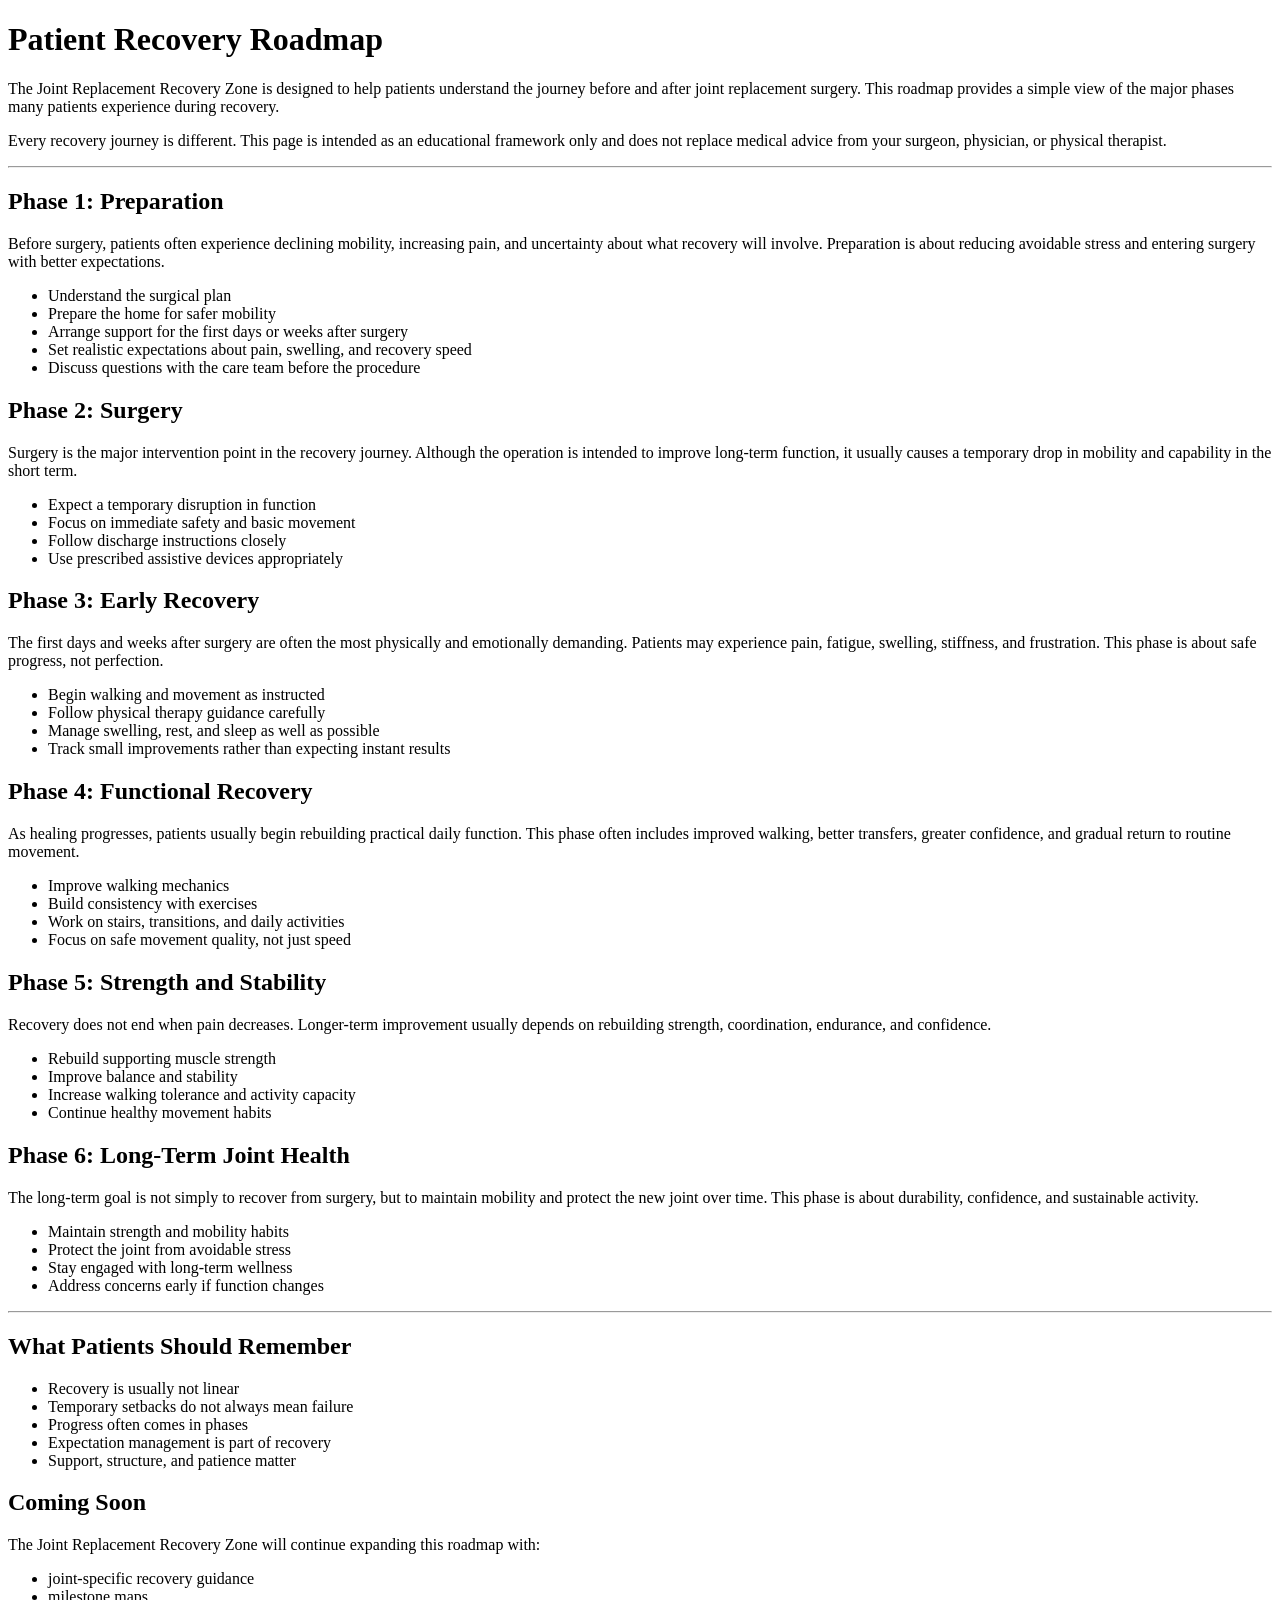
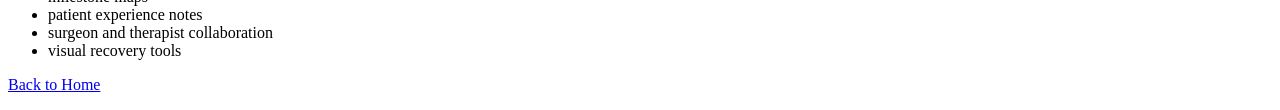
==== site/patient-roadmap.html @ 234bb3cd "Create patient-roadmap.html" ====
<!DOCTYPE html>
<html>
<head>
<title>Patient Recovery Roadmap</title>
<link rel="stylesheet" href="styles.css">
</head>
<body>

<h1>Patient Recovery Roadmap</h1>

<p>
The Joint Replacement Recovery Zone is designed to help patients understand the journey before and after joint replacement surgery.
This roadmap provides a simple view of the major phases many patients experience during recovery.
</p>

<p>
Every recovery journey is different. This page is intended as an educational framework only and does not replace medical advice from your surgeon, physician, or physical therapist.
</p>

<hr>

<h2>Phase 1: Preparation</h2>

<p>
Before surgery, patients often experience declining mobility, increasing pain, and uncertainty about what recovery will involve.
Preparation is about reducing avoidable stress and entering surgery with better expectations.
</p>

<ul>
<li>Understand the surgical plan</li>
<li>Prepare the home for safer mobility</li>
<li>Arrange support for the first days or weeks after surgery</li>
<li>Set realistic expectations about pain, swelling, and recovery speed</li>
<li>Discuss questions with the care team before the procedure</li>
</ul>

<h2>Phase 2: Surgery</h2>

<p>
Surgery is the major intervention point in the recovery journey.
Although the operation is intended to improve long-term function, it usually causes a temporary drop in mobility and capability in the short term.
</p>

<ul>
<li>Expect a temporary disruption in function</li>
<li>Focus on immediate safety and basic movement</li>
<li>Follow discharge instructions closely</li>
<li>Use prescribed assistive devices appropriately</li>
</ul>

<h2>Phase 3: Early Recovery</h2>

<p>
The first days and weeks after surgery are often the most physically and emotionally demanding.
Patients may experience pain, fatigue, swelling, stiffness, and frustration.
This phase is about safe progress, not perfection.
</p>

<ul>
<li>Begin walking and movement as instructed</li>
<li>Follow physical therapy guidance carefully</li>
<li>Manage swelling, rest, and sleep as well as possible</li>
<li>Track small improvements rather than expecting instant results</li>
</ul>

<h2>Phase 4: Functional Recovery</h2>

<p>
As healing progresses, patients usually begin rebuilding practical daily function.
This phase often includes improved walking, better transfers, greater confidence, and gradual return to routine movement.
</p>

<ul>
<li>Improve walking mechanics</li>
<li>Build consistency with exercises</li>
<li>Work on stairs, transitions, and daily activities</li>
<li>Focus on safe movement quality, not just speed</li>
</ul>

<h2>Phase 5: Strength and Stability</h2>

<p>
Recovery does not end when pain decreases.
Longer-term improvement usually depends on rebuilding strength, coordination, endurance, and confidence.
</p>

<ul>
<li>Rebuild supporting muscle strength</li>
<li>Improve balance and stability</li>
<li>Increase walking tolerance and activity capacity</li>
<li>Continue healthy movement habits</li>
</ul>

<h2>Phase 6: Long-Term Joint Health</h2>

<p>
The long-term goal is not simply to recover from surgery, but to maintain mobility and protect the new joint over time.
This phase is about durability, confidence, and sustainable activity.
</p>

<ul>
<li>Maintain strength and mobility habits</li>
<li>Protect the joint from avoidable stress</li>
<li>Stay engaged with long-term wellness</li>
<li>Address concerns early if function changes</li>
</ul>

<hr>

<h2>What Patients Should Remember</h2>

<ul>
<li>Recovery is usually not linear</li>
<li>Temporary setbacks do not always mean failure</li>
<li>Progress often comes in phases</li>
<li>Expectation management is part of recovery</li>
<li>Support, structure, and patience matter</li>
</ul>

<h2>Coming Soon</h2>

<p>
The Joint Replacement Recovery Zone will continue expanding this roadmap with:
</p>

<ul>
<li>joint-specific recovery guidance</li>
<li>milestone maps</li>
<li>patient experience notes</li>
<li>surgeon and therapist collaboration</li>
<li>visual recovery tools</li>
</ul>

<p>
<a href="index.html">Back to Home</a>
</p>

</body>
</html>
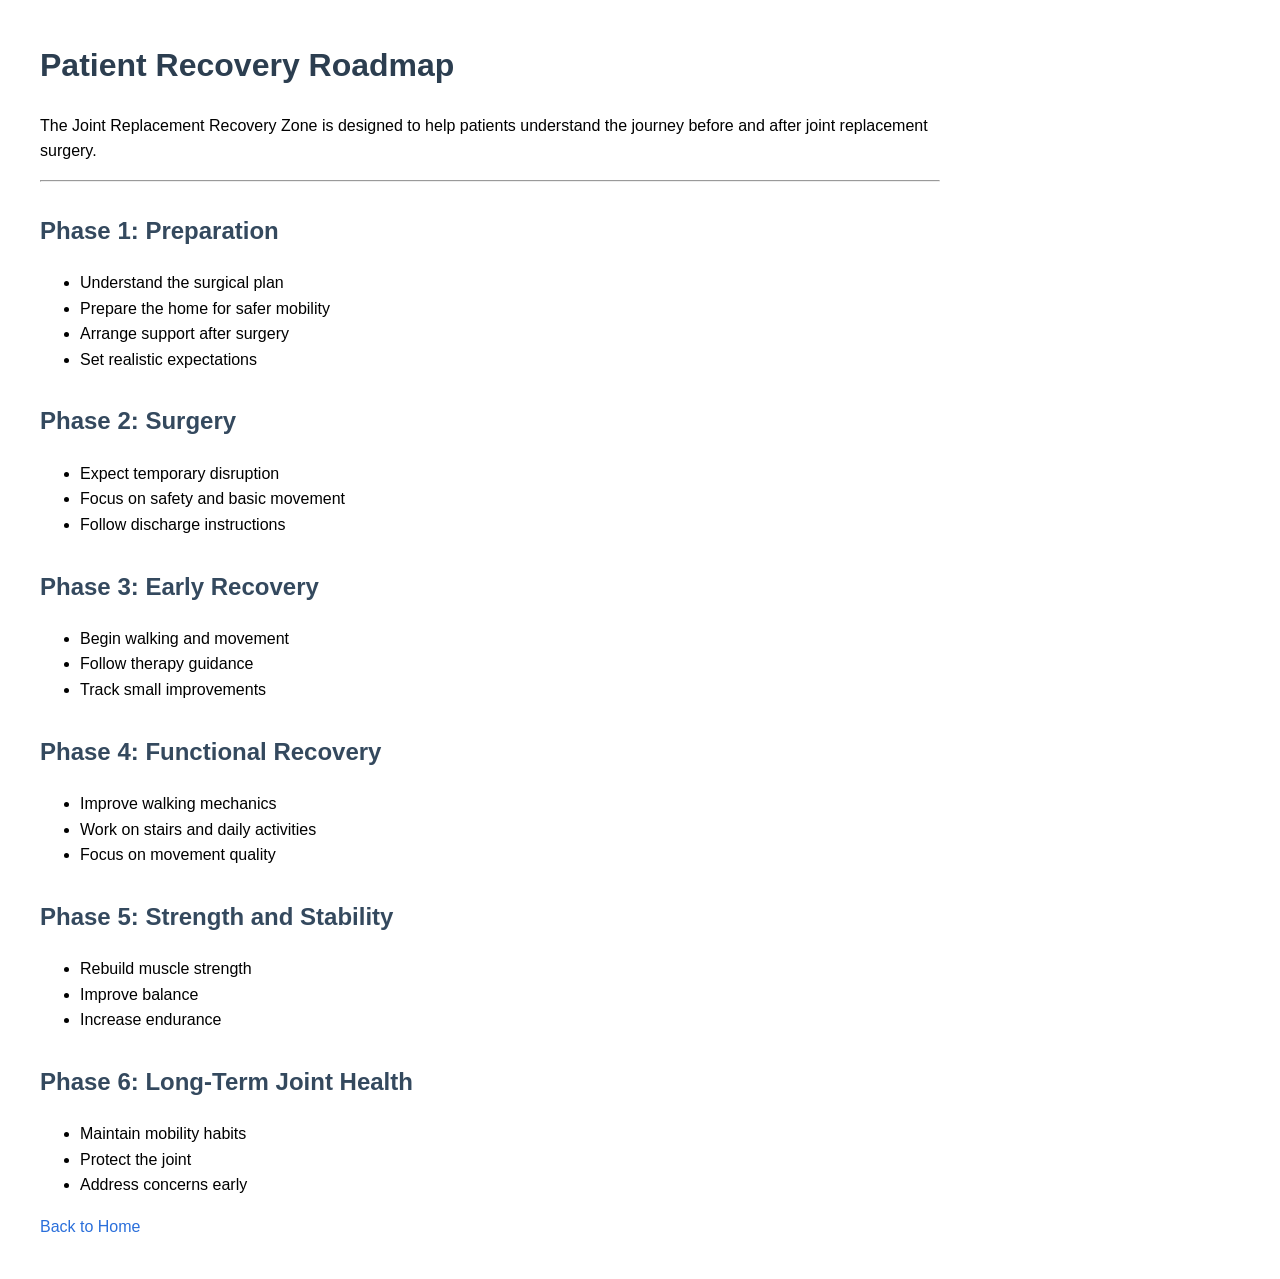
==== commit 8501cdd4: "Add files via upload" ====
--- a/site/patient-roadmap.html
+++ b/site/patient-roadmap.html
@@ -1,3 +1,4 @@
+
 <!DOCTYPE html>
 <html>
 <head>
@@ -10,130 +11,54 @@
 
 <p>
 The Joint Replacement Recovery Zone is designed to help patients understand the journey before and after joint replacement surgery.
-This roadmap provides a simple view of the major phases many patients experience during recovery.
-</p>
-
-<p>
-Every recovery journey is different. This page is intended as an educational framework only and does not replace medical advice from your surgeon, physician, or physical therapist.
 </p>
 
 <hr>
 
 <h2>Phase 1: Preparation</h2>
-
-<p>
-Before surgery, patients often experience declining mobility, increasing pain, and uncertainty about what recovery will involve.
-Preparation is about reducing avoidable stress and entering surgery with better expectations.
-</p>
-
 <ul>
 <li>Understand the surgical plan</li>
 <li>Prepare the home for safer mobility</li>
-<li>Arrange support for the first days or weeks after surgery</li>
-<li>Set realistic expectations about pain, swelling, and recovery speed</li>
-<li>Discuss questions with the care team before the procedure</li>
+<li>Arrange support after surgery</li>
+<li>Set realistic expectations</li>
 </ul>
 
 <h2>Phase 2: Surgery</h2>
-
-<p>
-Surgery is the major intervention point in the recovery journey.
-Although the operation is intended to improve long-term function, it usually causes a temporary drop in mobility and capability in the short term.
-</p>
-
 <ul>
-<li>Expect a temporary disruption in function</li>
-<li>Focus on immediate safety and basic movement</li>
-<li>Follow discharge instructions closely</li>
-<li>Use prescribed assistive devices appropriately</li>
+<li>Expect temporary disruption</li>
+<li>Focus on safety and basic movement</li>
+<li>Follow discharge instructions</li>
 </ul>
 
 <h2>Phase 3: Early Recovery</h2>
-
-<p>
-The first days and weeks after surgery are often the most physically and emotionally demanding.
-Patients may experience pain, fatigue, swelling, stiffness, and frustration.
-This phase is about safe progress, not perfection.
-</p>
-
 <ul>
-<li>Begin walking and movement as instructed</li>
-<li>Follow physical therapy guidance carefully</li>
-<li>Manage swelling, rest, and sleep as well as possible</li>
-<li>Track small improvements rather than expecting instant results</li>
+<li>Begin walking and movement</li>
+<li>Follow therapy guidance</li>
+<li>Track small improvements</li>
 </ul>
 
 <h2>Phase 4: Functional Recovery</h2>
-
-<p>
-As healing progresses, patients usually begin rebuilding practical daily function.
-This phase often includes improved walking, better transfers, greater confidence, and gradual return to routine movement.
-</p>
-
 <ul>
 <li>Improve walking mechanics</li>
-<li>Build consistency with exercises</li>
-<li>Work on stairs, transitions, and daily activities</li>
-<li>Focus on safe movement quality, not just speed</li>
+<li>Work on stairs and daily activities</li>
+<li>Focus on movement quality</li>
 </ul>
 
 <h2>Phase 5: Strength and Stability</h2>
-
-<p>
-Recovery does not end when pain decreases.
-Longer-term improvement usually depends on rebuilding strength, coordination, endurance, and confidence.
-</p>
-
 <ul>
-<li>Rebuild supporting muscle strength</li>
-<li>Improve balance and stability</li>
-<li>Increase walking tolerance and activity capacity</li>
-<li>Continue healthy movement habits</li>
+<li>Rebuild muscle strength</li>
+<li>Improve balance</li>
+<li>Increase endurance</li>
 </ul>
 
 <h2>Phase 6: Long-Term Joint Health</h2>
-
-<p>
-The long-term goal is not simply to recover from surgery, but to maintain mobility and protect the new joint over time.
-This phase is about durability, confidence, and sustainable activity.
-</p>
-
 <ul>
-<li>Maintain strength and mobility habits</li>
-<li>Protect the joint from avoidable stress</li>
-<li>Stay engaged with long-term wellness</li>
-<li>Address concerns early if function changes</li>
+<li>Maintain mobility habits</li>
+<li>Protect the joint</li>
+<li>Address concerns early</li>
 </ul>
 
-<hr>
-
-<h2>What Patients Should Remember</h2>
-
-<ul>
-<li>Recovery is usually not linear</li>
-<li>Temporary setbacks do not always mean failure</li>
-<li>Progress often comes in phases</li>
-<li>Expectation management is part of recovery</li>
-<li>Support, structure, and patience matter</li>
-</ul>
-
-<h2>Coming Soon</h2>
-
-<p>
-The Joint Replacement Recovery Zone will continue expanding this roadmap with:
-</p>
-
-<ul>
-<li>joint-specific recovery guidance</li>
-<li>milestone maps</li>
-<li>patient experience notes</li>
-<li>surgeon and therapist collaboration</li>
-<li>visual recovery tools</li>
-</ul>
-
-<p>
-<a href="index.html">Back to Home</a>
-</p>
+<p><a href="index.html">Back to Home</a></p>
 
 </body>
 </html>
--- a/site/styles.css
+++ b/site/styles.css
@@ -0,0 +1,18 @@
+
+body {
+font-family: Arial, Helvetica, sans-serif;
+margin: 40px;
+max-width: 900px;
+line-height: 1.6;
+}
+
+h1 { color:#2c3e50; }
+
+h2 { margin-top:30px; color:#34495e; }
+
+a {
+color:#2a6fdb;
+text-decoration:none;
+}
+
+a:hover { text-decoration:underline; }
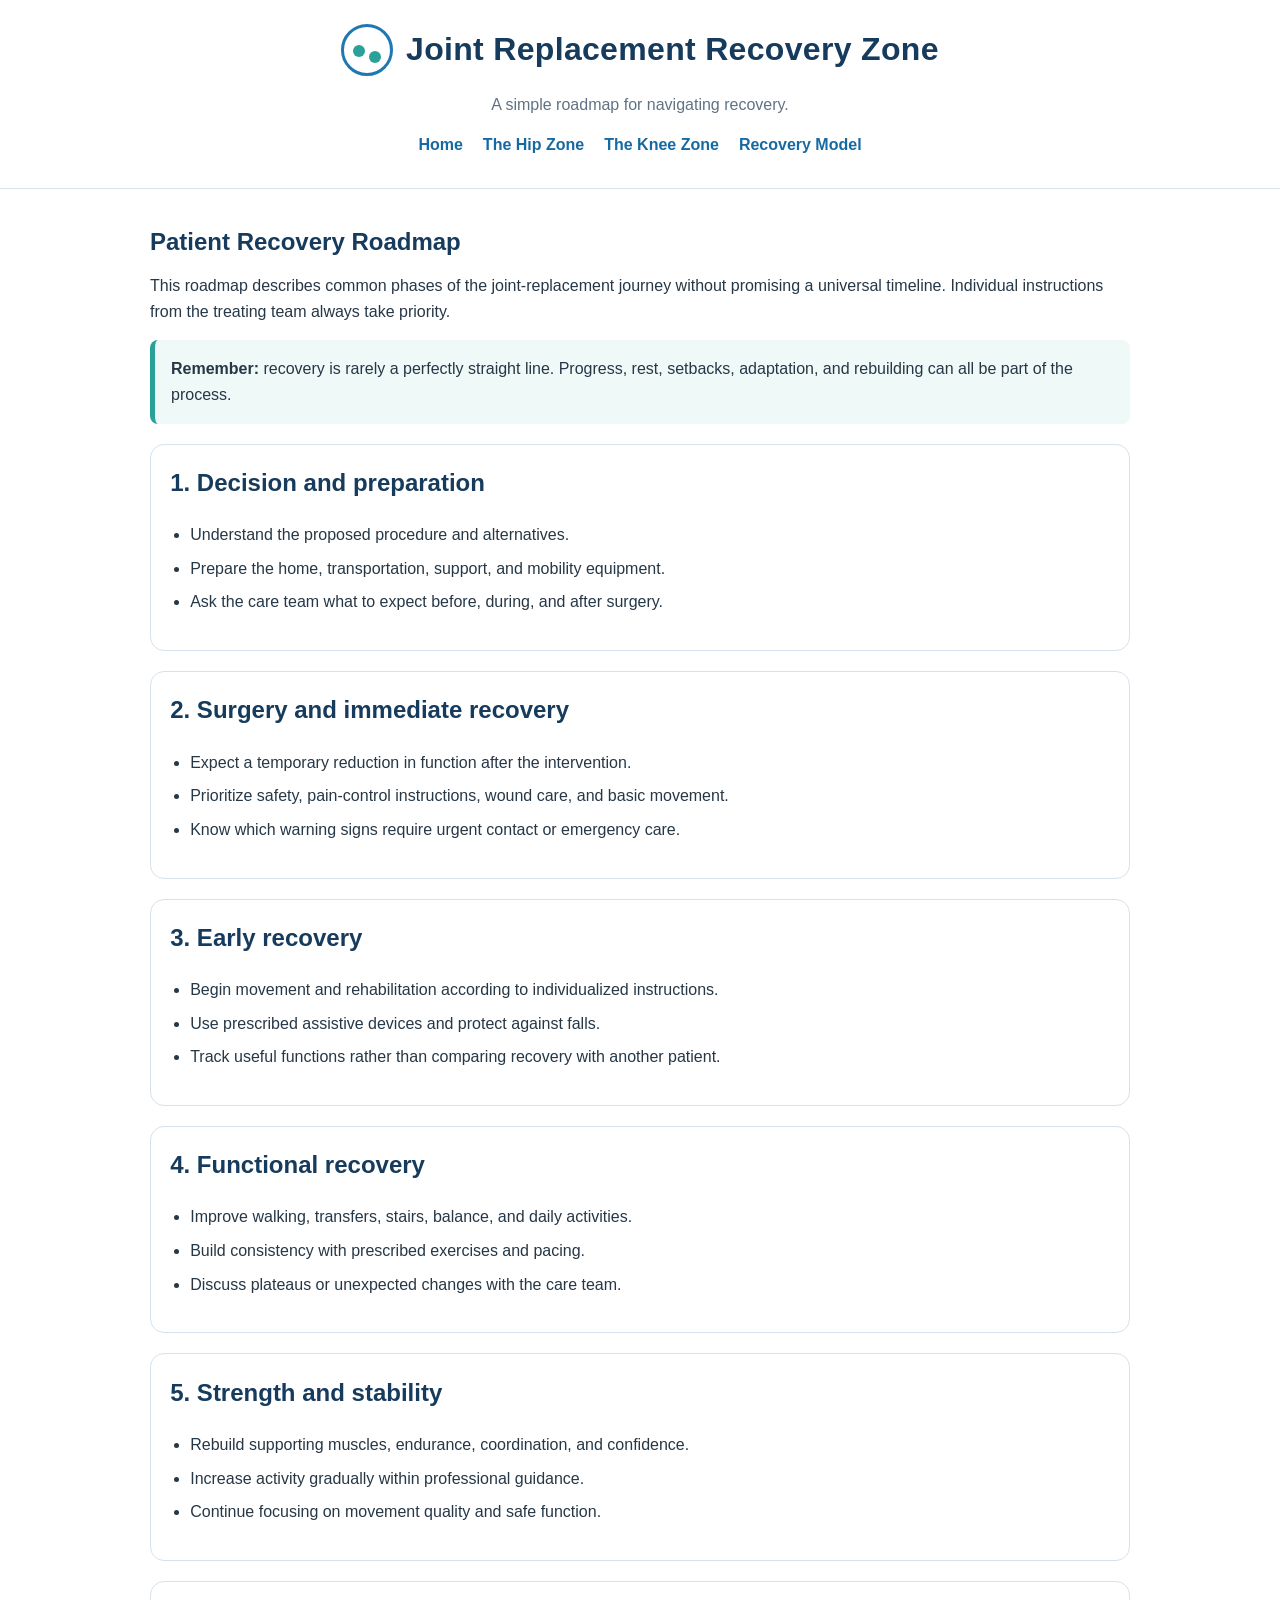
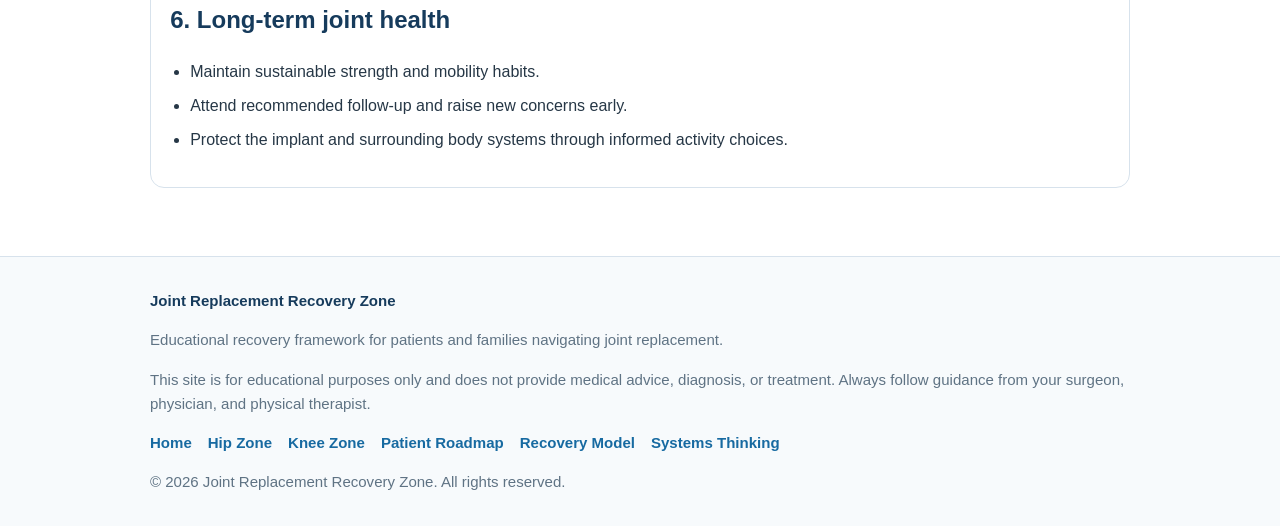
==== commit dc1e2533: "Complete patient roadmap page and shared footer" ====
--- a/site/patient-roadmap.html
+++ b/site/patient-roadmap.html
@@ -1,64 +1,24 @@
-
 <!DOCTYPE html>
-<html>
+<html lang="en">
 <head>
-<title>Patient Recovery Roadmap</title>
-<link rel="stylesheet" href="styles.css">
+  <meta charset="utf-8">
+  <meta name="viewport" content="width=device-width, initial-scale=1">
+  <meta name="description" content="A patient-centered roadmap for the phases before and after joint replacement.">
+  <title>Patient Recovery Roadmap | JRRZ</title>
+  <link rel="stylesheet" href="styles.css">
 </head>
 <body>
-
-<h1>Patient Recovery Roadmap</h1>
-
-<p>
-The Joint Replacement Recovery Zone is designed to help patients understand the journey before and after joint replacement surgery.
-</p>
-
-<hr>
-
-<h2>Phase 1: Preparation</h2>
-<ul>
-<li>Understand the surgical plan</li>
-<li>Prepare the home for safer mobility</li>
-<li>Arrange support after surgery</li>
-<li>Set realistic expectations</li>
-</ul>
-
-<h2>Phase 2: Surgery</h2>
-<ul>
-<li>Expect temporary disruption</li>
-<li>Focus on safety and basic movement</li>
-<li>Follow discharge instructions</li>
-</ul>
-
-<h2>Phase 3: Early Recovery</h2>
-<ul>
-<li>Begin walking and movement</li>
-<li>Follow therapy guidance</li>
-<li>Track small improvements</li>
-</ul>
-
-<h2>Phase 4: Functional Recovery</h2>
-<ul>
-<li>Improve walking mechanics</li>
-<li>Work on stairs and daily activities</li>
-<li>Focus on movement quality</li>
-</ul>
-
-<h2>Phase 5: Strength and Stability</h2>
-<ul>
-<li>Rebuild muscle strength</li>
-<li>Improve balance</li>
-<li>Increase endurance</li>
-</ul>
-
-<h2>Phase 6: Long-Term Joint Health</h2>
-<ul>
-<li>Maintain mobility habits</li>
-<li>Protect the joint</li>
-<li>Address concerns early</li>
-</ul>
-
-<p><a href="index.html">Back to Home</a></p>
-
+  <header class="site-header"><div class="site-shell"><a class="brand-mark" href="index.html"><span class="brand-icon" aria-hidden="true"></span><span class="brand-name">Joint Replacement Recovery Zone</span></a><p class="tagline">A simple roadmap for navigating recovery.</p><nav class="main-nav" aria-label="Primary navigation"><a href="index.html">Home</a><a href="hip-zone.html">The Hip Zone</a><a href="knee-zone.html">The Knee Zone</a><a href="recovery-model.html">Recovery Model</a></nav></div></header>
+  <main class="site-shell">
+    <section class="page-intro"><h1>Patient Recovery Roadmap</h1><p>This roadmap describes common phases of the joint-replacement journey without promising a universal timeline. Individual instructions from the treating team always take priority.</p></section>
+    <div class="notice"><strong>Remember:</strong> recovery is rarely a perfectly straight line. Progress, rest, setbacks, adaptation, and rebuilding can all be part of the process.</div>
+    <section class="content-card"><h2>1. Decision and preparation</h2><ul class="phase-list"><li>Understand the proposed procedure and alternatives.</li><li>Prepare the home, transportation, support, and mobility equipment.</li><li>Ask the care team what to expect before, during, and after surgery.</li></ul></section>
+    <section class="content-card"><h2>2. Surgery and immediate recovery</h2><ul class="phase-list"><li>Expect a temporary reduction in function after the intervention.</li><li>Prioritize safety, pain-control instructions, wound care, and basic movement.</li><li>Know which warning signs require urgent contact or emergency care.</li></ul></section>
+    <section class="content-card"><h2>3. Early recovery</h2><ul class="phase-list"><li>Begin movement and rehabilitation according to individualized instructions.</li><li>Use prescribed assistive devices and protect against falls.</li><li>Track useful functions rather than comparing recovery with another patient.</li></ul></section>
+    <section class="content-card"><h2>4. Functional recovery</h2><ul class="phase-list"><li>Improve walking, transfers, stairs, balance, and daily activities.</li><li>Build consistency with prescribed exercises and pacing.</li><li>Discuss plateaus or unexpected changes with the care team.</li></ul></section>
+    <section class="content-card"><h2>5. Strength and stability</h2><ul class="phase-list"><li>Rebuild supporting muscles, endurance, coordination, and confidence.</li><li>Increase activity gradually within professional guidance.</li><li>Continue focusing on movement quality and safe function.</li></ul></section>
+    <section class="content-card"><h2>6. Long-term joint health</h2><ul class="phase-list"><li>Maintain sustainable strength and mobility habits.</li><li>Attend recommended follow-up and raise new concerns early.</li><li>Protect the implant and surrounding body systems through informed activity choices.</li></ul></section>
+  </main>
+  <footer class="site-footer"><div class="site-shell"><p class="footer-brand">Joint Replacement Recovery Zone</p><p>Educational recovery framework for patients and families navigating joint replacement.</p><p>This site is for educational purposes only and does not provide medical advice, diagnosis, or treatment. Always follow guidance from your surgeon, physician, and physical therapist.</p><nav class="footer-nav" aria-label="Footer navigation"><a href="index.html">Home</a><a href="hip-zone.html">Hip Zone</a><a href="knee-zone.html">Knee Zone</a><a href="patient-roadmap.html">Patient Roadmap</a><a href="recovery-model.html">Recovery Model</a><a href="systems-comparison.html">Systems Thinking</a></nav><p class="footer-copy">© 2026 Joint Replacement Recovery Zone. All rights reserved.</p></div></footer>
 </body>
 </html>
--- a/site/styles.css
+++ b/site/styles.css
@@ -1,18 +1,191 @@
+:root {
+  --navy: #163b5c;
+  --blue: #1f78b4;
+  --teal: #2aa198;
+  --gray: #9aa9b8;
+  --ink: #263746;
+  --muted: #5f7384;
+  --line: #d7e2ec;
+  --surface: #f7fafc;
+  --white: #ffffff;
+}
+
+* { box-sizing: border-box; }
+
+html { scroll-behavior: smooth; }
 
 body {
-font-family: Arial, Helvetica, sans-serif;
-margin: 40px;
-max-width: 900px;
-line-height: 1.6;
+  margin: 0;
+  font-family: Arial, Helvetica, sans-serif;
+  color: var(--ink);
+  background: var(--white);
+  line-height: 1.6;
 }
 
-h1 { color:#2c3e50; }
+a { color: #176aa1; }
+a:hover, a:focus { text-decoration-thickness: 2px; }
 
-h2 { margin-top:30px; color:#34495e; }
-
-a {
-color:#2a6fdb;
-text-decoration:none;
+.site-shell {
+  width: min(100% - 2rem, 980px);
+  margin-inline: auto;
 }
 
-a:hover { text-decoration:underline; }
+.site-header {
+  padding: 1.5rem 0 1rem;
+  text-align: center;
+  border-bottom: 1px solid var(--line);
+}
+
+.brand-mark {
+  display: inline-flex;
+  align-items: center;
+  gap: .8rem;
+  color: var(--navy);
+  text-decoration: none;
+}
+
+.brand-icon {
+  width: 52px;
+  height: 52px;
+  border: 3px solid var(--blue);
+  border-radius: 50%;
+  position: relative;
+}
+
+.brand-icon::before,
+.brand-icon::after {
+  content: "";
+  position: absolute;
+  border-radius: 50%;
+  background: var(--teal);
+}
+
+.brand-icon::before { width: 12px; height: 12px; left: 9px; top: 18px; }
+.brand-icon::after { width: 12px; height: 12px; right: 9px; bottom: 10px; }
+
+.brand-name {
+  font-size: clamp(1.25rem, 3vw, 2rem);
+  font-weight: 700;
+  letter-spacing: .01em;
+}
+
+.tagline {
+  margin: .5rem auto 0;
+  max-width: 720px;
+  color: var(--muted);
+}
+
+.main-nav {
+  display: flex;
+  flex-wrap: wrap;
+  justify-content: center;
+  gap: .75rem 1.25rem;
+  padding: .9rem 0;
+}
+
+.main-nav a {
+  font-weight: 600;
+  text-decoration: none;
+}
+
+main { padding: 1.25rem 0 3rem; }
+
+.hero-copy {
+  text-align: center;
+  margin: 0 auto 1rem;
+  max-width: 760px;
+}
+
+.hero-copy h1,
+.page-intro h1 {
+  color: var(--navy);
+  margin-bottom: .4rem;
+  line-height: 1.2;
+}
+
+.visual-panel {
+  margin: 1.5rem auto 2.5rem;
+  padding: clamp(.5rem, 2vw, 1.25rem);
+  border: 1px solid var(--line);
+  border-radius: 18px;
+  background: var(--surface);
+  box-shadow: 0 8px 24px rgba(22, 59, 92, .06);
+}
+
+.body-map-object,
+.recovery-graphic {
+  display: block;
+  width: 100%;
+  max-width: 900px;
+  margin-inline: auto;
+  border: 0;
+}
+
+.body-map-object { aspect-ratio: 4 / 5; min-height: 660px; }
+.recovery-graphic { height: auto; }
+
+.zone-legend {
+  display: grid;
+  grid-template-columns: repeat(3, minmax(0, 1fr));
+  gap: 1rem;
+  margin-top: 1rem;
+}
+
+.legend-item {
+  padding: .9rem;
+  background: var(--white);
+  border: 1px solid var(--line);
+  border-radius: 12px;
+}
+
+.legend-title { display: flex; align-items: center; gap: .5rem; font-weight: 700; }
+.legend-dot { width: 14px; height: 14px; border-radius: 50%; flex: 0 0 auto; }
+.legend-dot.live { background: var(--blue); }
+.legend-dot.recovery { background: var(--teal); }
+.legend-dot.surgery { background: var(--gray); }
+.legend-item p { margin: .35rem 0 0; color: var(--muted); font-size: .93rem; }
+
+.content-card {
+  margin: 1.25rem 0;
+  padding: 1.2rem;
+  border: 1px solid var(--line);
+  border-radius: 14px;
+  background: var(--white);
+}
+
+.content-card h2 { color: var(--navy); margin-top: 0; }
+.notice {
+  padding: 1rem;
+  border-left: 5px solid var(--teal);
+  background: #eef9f8;
+  border-radius: 8px;
+}
+
+.phase-list { padding-left: 1.25rem; }
+.phase-list li { margin-bottom: .5rem; }
+
+.site-footer {
+  border-top: 1px solid var(--line);
+  background: var(--surface);
+  padding: 2rem 0;
+  color: var(--muted);
+  font-size: .94rem;
+}
+
+.footer-brand { color: var(--navy); font-weight: 700; margin: 0 0 .35rem; }
+.footer-nav { display: flex; flex-wrap: wrap; gap: .7rem 1rem; margin: .85rem 0; }
+.footer-nav a { text-decoration: none; font-weight: 600; }
+.footer-copy { margin-bottom: 0; }
+
+@media (max-width: 760px) {
+  .zone-legend { grid-template-columns: 1fr; }
+  .body-map-object { min-height: 760px; }
+  .brand-name { max-width: 260px; text-align: left; }
+}
+
+@media (max-width: 480px) {
+  .site-shell { width: min(100% - 1rem, 980px); }
+  .brand-icon { width: 44px; height: 44px; }
+  .body-map-object { min-height: 680px; }
+  .visual-panel { border-radius: 12px; }
+}
